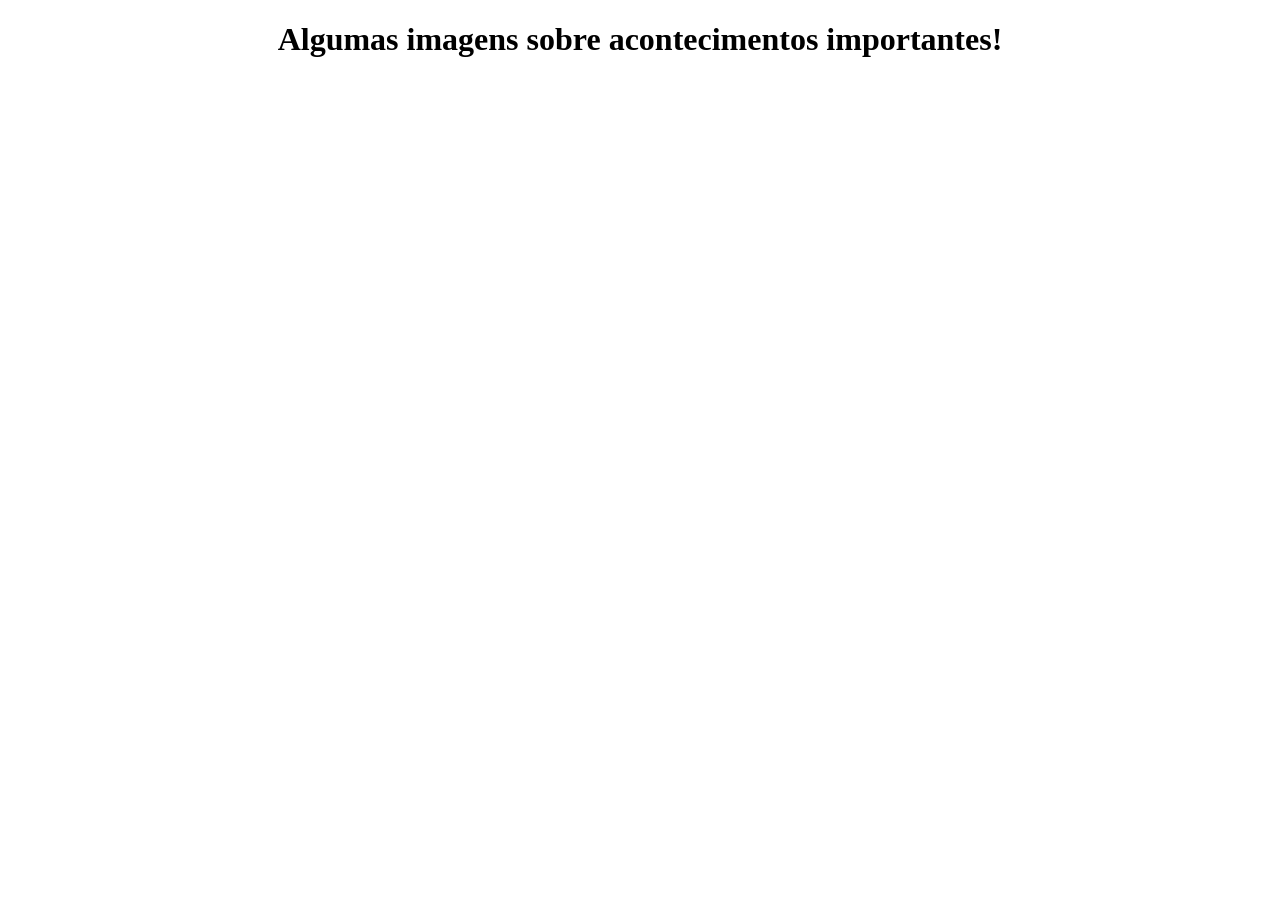
==== projeto/galeria-imagens.html @ 27e659d0 "Estrutura HTML e arquivos CSS" ====
<!DOCTYPE html>
<html lang="pt-br">
<head>
    <meta charset="UTF-8">
    <title>Snoopy Lovers</title>
    <link rel="stylesheet" href="css/galeria-imagens.css">
</head>
<body>
    <h1>Algumas imagens sobre acontecimentos importantes!</h1>
---- projeto/css/galeria-imagens.css ----
h1 {
    text-align: center;
}
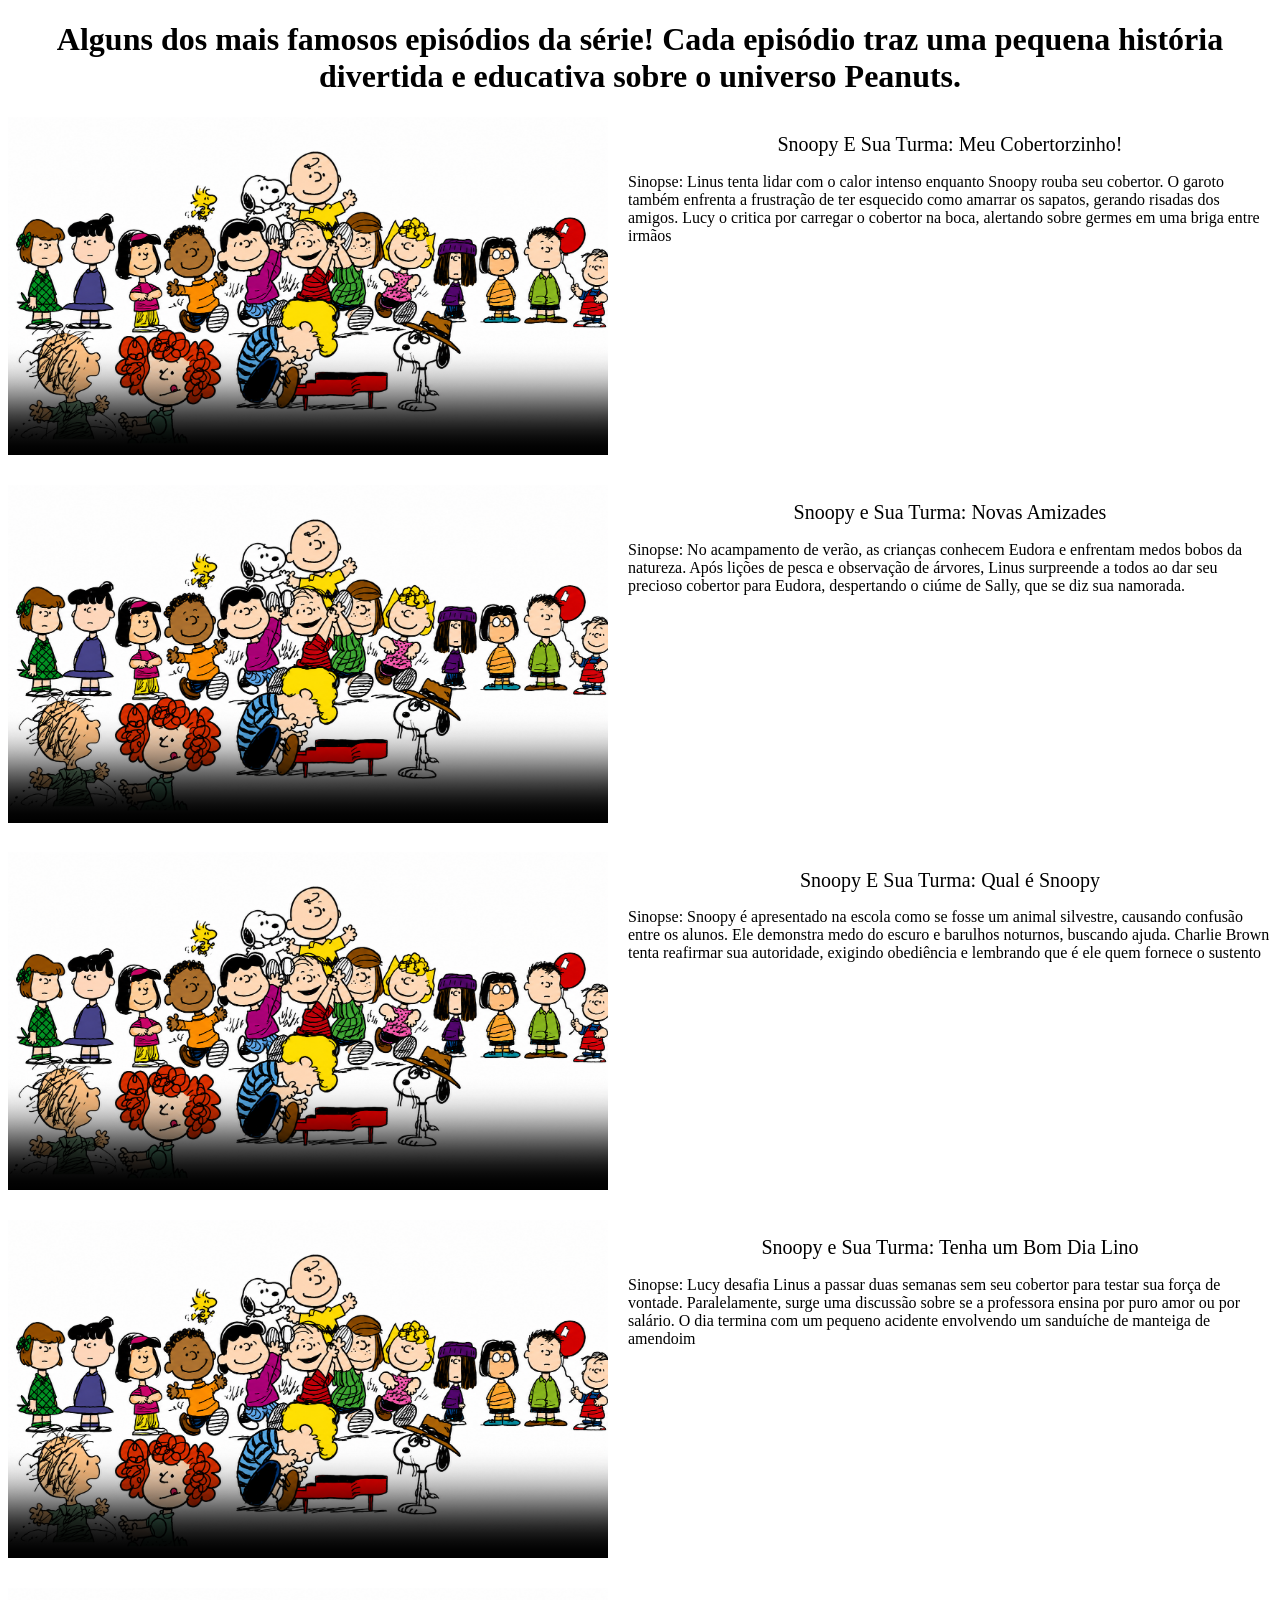
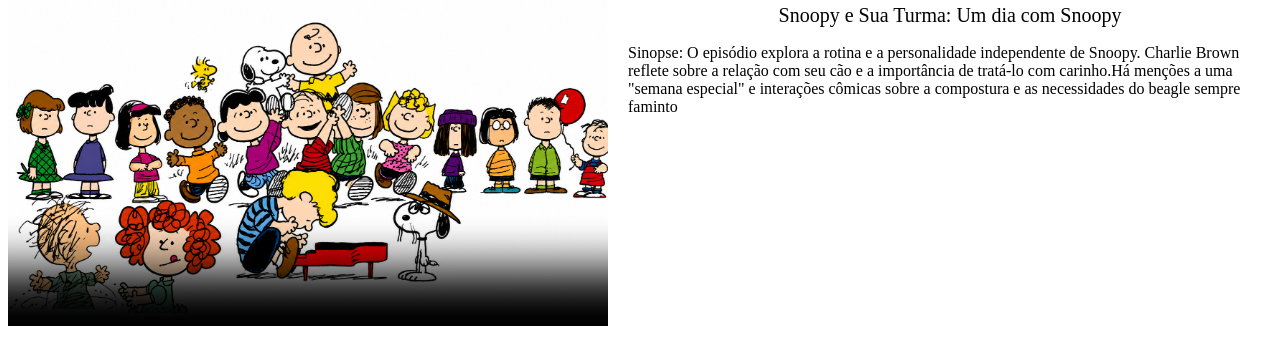
==== commit feb9b971: "Aula 04." ====
--- a/projeto/galeria-imagens.html
+++ b/projeto/galeria-imagens.html
@@ -6,4 +6,60 @@
     <link rel="stylesheet" href="css/galeria-imagens.css">
 </head>
 <body>
-    <h1>Algumas imagens sobre acontecimentos importantes!</h1>+<main>
+    <header class="header">
+    <div class="header-content">
+    <h1>Alguns dos mais famosos episódios da série! Cada episódio traz uma pequena história divertida e educativa sobre o universo Peanuts.</h1>
+    </div>
+    </header> 
+<section class="videos">
+<div class="episodio">
+        <video controls width="600" muted poster="assets/images/thumb.png"> <!--Todos os vídeos vão utilizar preload="metadata", pois achei melhor. Carrega apenas a duração e a dimensão-->
+    <source src="assets/images/Snoopy E Sua Turma Meu Cobertorzinho! - snoopy 100 (720p).webm" preload="metadata" type="video/webm">
+    </video>
+    <div class="episodio-texto">
+        <h2>Snoopy E Sua Turma: Meu Cobertorzinho!</h2>
+        <p>Sinopse: Linus tenta lidar com o calor intenso enquanto Snoopy rouba seu cobertor. O garoto também enfrenta a frustração de ter esquecido como amarrar os sapatos, gerando risadas dos amigos. Lucy o critica por carregar o cobertor na boca, alertando sobre germes em uma briga entre irmãos</p>
+    </div>
+</div>
+<div class="episodio">
+        <video controls width="600" muted poster="assets/images/thumb.png">
+    <source src="assets/images/Snoopy e Sua Turma Novas Amizades - snoopy 100 (720p).mp4" preload="metadata" type="video/mp4">
+    </video>
+    <div class="episodio-texto">
+        <h2>Snoopy e Sua Turma: Novas Amizades</h2>
+        <p>Sinopse: No acampamento de verão, as crianças conhecem Eudora e enfrentam medos bobos da natureza. Após lições de pesca e observação de árvores, Linus surpreende a todos ao dar seu precioso cobertor para Eudora, despertando o ciúme de Sally, que se diz sua namorada.</p>
+    </div>
+</div>
+<div class="episodio">
+        <video controls width="600" muted poster="assets/images/thumb.png">
+    <source src="assets/images/Snoopy E Sua Turma Qual é Snoopy - snoopy 100 (720p).mp4" preload="metadata" type="video/mp4">
+    </video>
+    <div class="episodio-texto">
+        <h2>Snoopy E Sua Turma: Qual é Snoopy</h2>
+        <p>Sinopse: Snoopy é apresentado na escola como se fosse um animal silvestre, causando confusão entre os alunos. Ele demonstra medo do escuro e barulhos noturnos, buscando ajuda. Charlie Brown tenta reafirmar sua autoridade, exigindo obediência e lembrando que é ele quem fornece o sustento</p>
+    </div>
+</div>
+<div class="episodio">
+        <video controls width="600" muted poster="assets/images/thumb.png">
+    <source src="assets/images/Snoopy e Sua Turma Tenha um Bom Dia Lino - snoopy 100 (720p).mp4" preload="metadata" type="video/mp4">
+    </video>
+    <div class="episodio-texto">
+        <h2>Snoopy e Sua Turma: Tenha um Bom Dia Lino</h2>
+        <p>Sinopse: Lucy desafia Linus a passar duas semanas sem seu cobertor para testar sua força de vontade. Paralelamente, surge uma discussão sobre se a professora ensina por puro amor ou por salário. O dia termina com um pequeno acidente envolvendo um sanduíche de manteiga de amendoim</p>
+    </div>
+</div>
+<div class="episodio">
+        <video controls width="600" muted poster="assets/images/thumb.png">
+    <source src="assets/images/Snoopy e Sua Turma Um dia com Snoopy - snoopy 100 (1080p).webm" preload="metadata" type="video/webm">
+    </video>
+    <div class="episodio-texto">
+        <h2>Snoopy e Sua Turma: Um dia com Snoopy</h2>
+        <p>Sinopse: O episódio explora a rotina e a personalidade independente de Snoopy. Charlie Brown reflete sobre a relação com seu cão e a importância de tratá-lo com carinho.Há menções a uma "semana especial" e interações cômicas sobre a compostura e as necessidades do beagle sempre faminto</p>
+    </div>
+</div>
+</section>
+</main>
+</body>
+</html>
+
--- a/projeto/css/galeria-imagens.css
+++ b/projeto/css/galeria-imagens.css
@@ -1,3 +1,24 @@
 h1 {
     text-align: center;
 }
+h2 {
+    text-align: center;
+    font-size: 20px;
+    font-weight: normal;
+}
+.episodio {
+    display: flex;
+    align-items: flex-start;
+    gap: 20px;
+    margin-bottom: 30px;
+}
+
+.episodio video {
+    width: 100%;
+    max-width: 600px;
+    flex-shrink: 0;
+}
+
+.episodio-texto {
+    flex: 1;
+}
